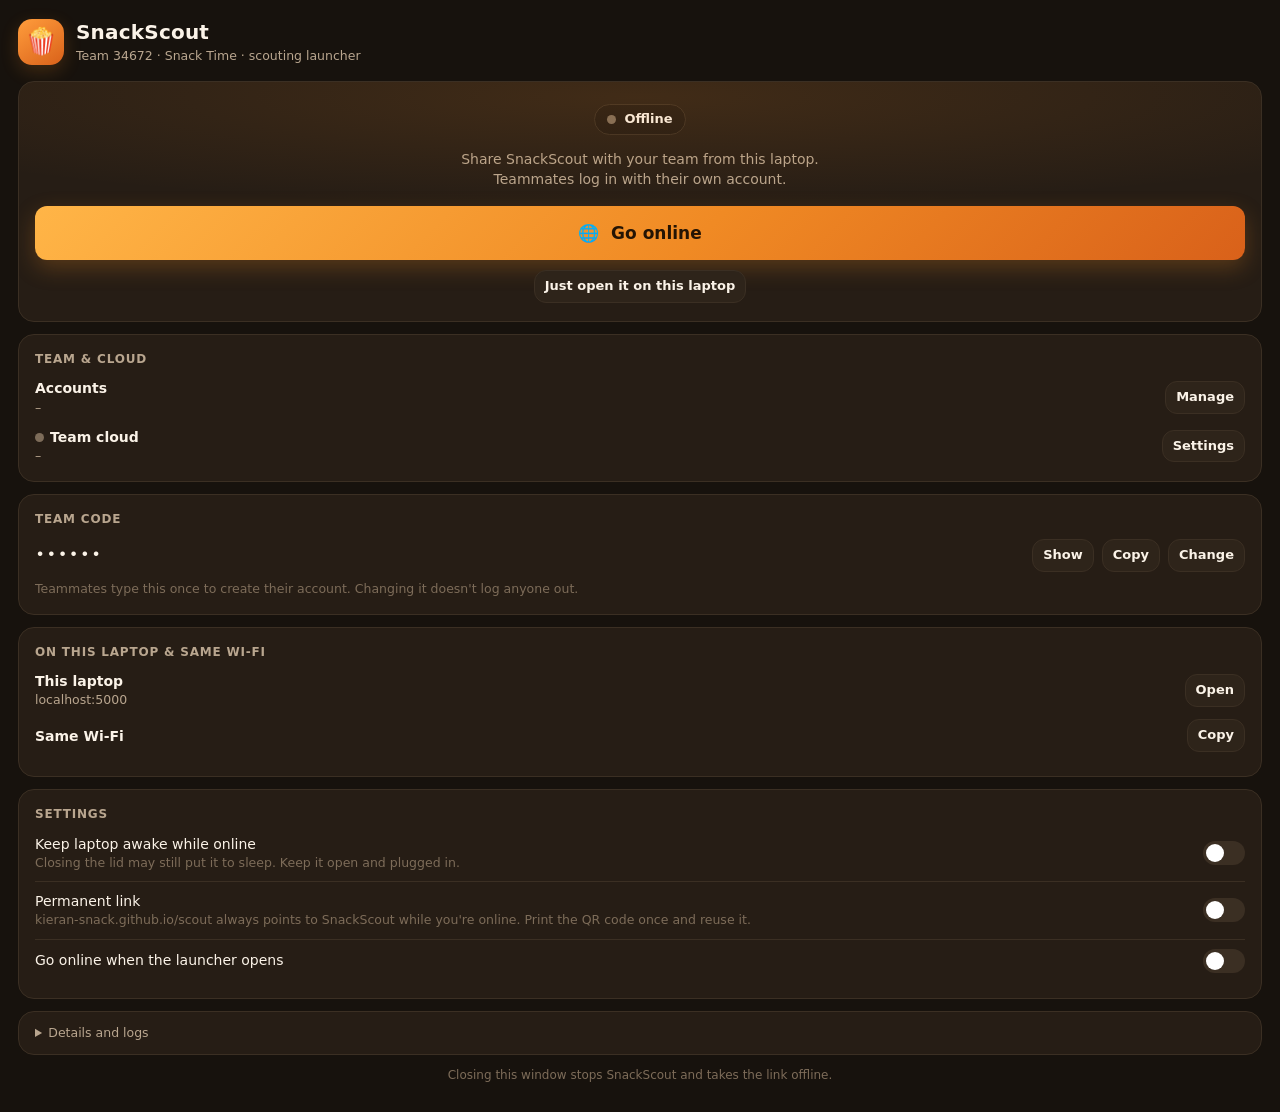
==== launcher/index.html @ adc62026 "Add launcher, accounts, Supabase team cloud, settings and UI redesign Launcher (SnackScout Launcher." ====
<!doctype html>
<html lang="en">
<head>
<meta charset="utf-8">
<meta name="viewport" content="width=device-width, initial-scale=1">
<title>SnackScout</title>
<style>
:root {
  --bg: #17120d; --bg2: #1f1812; --card: #261d15; --card2: #2e241a; --line: #3b2f23;
  --ink: #fbf3e8; --muted: #b9a68f; --faint: #7d6c59;
  --brand: #f08a24; --brand2: #ffb547; --good: #43c47a; --warn: #f5c04a; --bad: #ef5a4c;
  --r: 16px;
}
* { box-sizing: border-box; }
html, body { margin: 0; background: var(--bg); color: var(--ink);
  font: 14px/1.45 "Segoe UI Variable Text", "Segoe UI", system-ui, sans-serif; -webkit-font-smoothing: antialiased; }
body { padding: 18px 18px 28px; user-select: none; }
button { font: inherit; cursor: pointer; border: 0; border-radius: 12px; color: var(--ink); }
input { font: inherit; color: var(--ink); background: var(--bg2); border: 1px solid var(--line); border-radius: 10px; padding: 9px 11px; outline: none; }
input:focus { border-color: var(--brand); }
.top { display: flex; align-items: center; gap: 12px; margin-bottom: 16px; }
.logo { width: 46px; height: 46px; border-radius: 14px; display: grid; place-items: center; font-size: 26px;
  background: linear-gradient(145deg, #ff9d3c, #d9611a); box-shadow: 0 6px 18px #f08a2433; }
.top h1 { margin: 0; font-size: 20px; letter-spacing: .2px; }
.top .sub { color: var(--muted); font-size: 12.5px; }
.card { background: var(--card); border: 1px solid var(--line); border-radius: var(--r); padding: 16px; margin-bottom: 12px; }
.card h2 { font-size: 12px; font-weight: 700; color: var(--muted); text-transform: uppercase; letter-spacing: .8px; margin: 0 0 10px; }
.hero { text-align: center; padding: 22px 16px 18px; position: relative; overflow: hidden; }
.hero::before { content: ""; position: absolute; inset: -40% -20% auto; height: 220px;
  background: radial-gradient(closest-side, #f08a2422, transparent); pointer-events: none; }
.status { display: inline-flex; align-items: center; gap: 8px; padding: 5px 12px; border-radius: 999px;
  background: var(--bg2); border: 1px solid var(--line); font-weight: 600; font-size: 13px; }
.dot { width: 9px; height: 9px; border-radius: 50%; background: var(--faint); }
.dot.good { background: var(--good); box-shadow: 0 0 0 0 #43c47a88; animation: pulse 2s infinite; }
.dot.busy { background: var(--warn); animation: blink 1s infinite; }
.dot.bad { background: var(--bad); }
@keyframes pulse { 70% { box-shadow: 0 0 0 8px #43c47a00; } 100% { box-shadow: 0 0 0 0 #43c47a00; } }
@keyframes blink { 50% { opacity: .35; } }
.big { display: block; width: 100%; margin-top: 16px; padding: 15px; font-size: 17px; font-weight: 700;
  background: linear-gradient(135deg, var(--brand2), var(--brand) 55%, #d9611a); color: #241404;
  box-shadow: 0 8px 22px #f08a2440; transition: transform .1s, filter .15s; }
.big:hover { filter: brightness(1.06); } .big:active { transform: scale(.985); }
.big:disabled { filter: grayscale(.6) brightness(.8); cursor: default; }
.ghost { background: var(--card2); border: 1px solid var(--line); padding: 9px 13px; font-weight: 600; }
.ghost:hover { border-color: var(--brand); }
.ghost.sm { padding: 6px 10px; font-size: 13px; }
.row { display: flex; gap: 8px; align-items: center; }
.row.wrap { flex-wrap: wrap; }
.grow { flex: 1; min-width: 0; }
.muted { color: var(--muted); } .faint { color: var(--faint); } .small { font-size: 12.5px; }
.steps { text-align: left; margin: 16px auto 0; max-width: 300px; display: grid; gap: 8px; }
.step { display: flex; gap: 10px; align-items: center; color: var(--muted); }
.step .ic { width: 22px; height: 22px; border-radius: 50%; display: grid; place-items: center; font-size: 12px;
  background: var(--bg2); border: 1px solid var(--line); flex: none; }
.step.done { color: var(--ink); } .step.done .ic { background: var(--good); border-color: var(--good); color: #0b2415; }
.step.now .ic { border-color: var(--warn); }
.spin { width: 12px; height: 12px; border: 2px solid var(--warn); border-top-color: transparent; border-radius: 50%; animation: s 0.8s linear infinite; }
@keyframes s { to { transform: rotate(360deg); } }
.link { margin-top: 14px; background: var(--bg2); border: 1px solid var(--line); border-radius: 14px; padding: 12px; }
.link .url { font-size: 22px; font-weight: 800; letter-spacing: .2px; color: var(--brand2); word-break: break-all; user-select: text; cursor: text; }
.link .long { font-size: 11.5px; color: var(--faint); word-break: break-all; margin-top: 2px; user-select: text; }
.qr { margin: 14px auto 4px; width: 172px; height: 172px; background: #fff; border-radius: 14px; padding: 8px; }
.qr svg { width: 100%; height: 100%; display: block; }
.pw { font-family: "Cascadia Mono", Consolas, monospace; font-size: 17px; letter-spacing: 1px; user-select: text; }
.toggle { display: flex; align-items: center; gap: 12px; padding: 9px 0; border-top: 1px solid var(--line); }
.toggle:first-of-type { border-top: 0; padding-top: 0; }
.switch { width: 42px; height: 24px; border-radius: 999px; background: var(--line); position: relative; flex: none; transition: background .2s; }
.switch::after { content: ""; position: absolute; top: 3px; left: 3px; width: 18px; height: 18px; border-radius: 50%; background: #fff; transition: left .2s; }
.switch.on { background: var(--brand); } .switch.on::after { left: 21px; }
.err { background: #3a1915; border: 1px solid #6b2a22; color: #ffd2cc; border-radius: 12px; padding: 10px 12px; margin-bottom: 12px; font-size: 13px; }
.tip { background: #2a2416; border: 1px solid #4a3d1f; color: #f3e2b5; border-radius: 12px; padding: 9px 12px; font-size: 12.5px; margin-top: 12px; text-align: left; }
details summary { cursor: pointer; color: var(--muted); font-size: 12.5px; }
pre { background: #0f0b08; border: 1px solid var(--line); border-radius: 10px; padding: 10px; max-height: 220px; overflow: auto;
  font: 11px/1.4 "Cascadia Mono", Consolas, monospace; color: #cdbba5; white-space: pre-wrap; user-select: text; }
.toast { position: fixed; left: 50%; bottom: 22px; transform: translate(-50%, 30px); opacity: 0; transition: .25s;
  background: var(--ink); color: var(--bg); padding: 9px 16px; border-radius: 999px; font-weight: 600; pointer-events: none; }
.toast.show { transform: translate(-50%, 0); opacity: 1; }
.hide { display: none !important; }
.foot { text-align: center; color: var(--faint); font-size: 12px; margin-top: 8px; }
</style>
</head>
<body>
<div class="top">
  <div class="logo">🍿</div>
  <div><h1>SnackScout</h1><div class="sub">Team 34672 · Snack Time · scouting launcher</div></div>
</div>

<div id="err" class="err hide"></div>

<!-- ======================= main status ======================= -->
<div class="card hero">
  <span class="status"><span id="dot" class="dot"></span><span id="status-text">Offline</span></span>

  <!-- offline -->
  <div id="v-off">
    <p class="muted" style="margin:14px 0 0">Share SnackScout with your team from this laptop.<br>Teammates log in with their own account.</p>
    <button class="big" id="btn-online">🌐&nbsp; Go online</button>
    <div class="row" style="margin-top:10px;justify-content:center">
      <button class="ghost sm" id="btn-local">Just open it on this laptop</button>
    </div>
  </div>

  <!-- connecting -->
  <div id="v-connecting" class="hide">
    <div class="steps">
      <div class="step" id="st-server"><span class="ic"></span>Starting SnackScout</div>
      <div class="step" id="st-tunnel"><span class="ic"></span>Connecting to Cloudflare</div>
      <div class="step" id="st-link"><span class="ic"></span>Making your link</div>
    </div>
    <button class="ghost sm" style="margin-top:14px" onclick="call('go_offline')">Cancel</button>
  </div>

  <!-- online -->
  <div id="v-online" class="hide">
    <div class="link">
      <div class="small muted" id="url-label">Your team link</div>
      <div class="url" id="url-main"></div>
      <div class="long" id="url-long"></div>
      <div class="small" id="perm-note" style="margin-top:6px"></div>
    </div>
    <div class="qr" id="qr" title="Scan with a phone camera"></div>
    <div class="small faint">Scan with a phone camera</div>
    <div class="row wrap" style="margin-top:12px;justify-content:center">
      <button class="ghost" id="btn-copy-link">📋 Copy link</button>
      <button class="ghost" id="btn-share">💬 Copy invite for team</button>
      <button class="ghost" id="btn-open">↗ Open</button>
    </div>
    <div class="tip">New links can take a minute to start working on this Wi-Fi. Phones on cellular usually work right away.</div>
    <button class="ghost sm" style="margin-top:12px" onclick="call('go_offline')">Go offline</button>
  </div>
</div>

<!-- ======================= password ======================= -->
<div class="card hide" id="setup-card" style="border-color:var(--brand)">
  <h2>First time?</h2>
  <div class="row"><div class="grow">Create the <b>admin account</b> for your team.</div>
    <button class="ghost sm" id="btn-setup">Set up</button></div>
</div>

<div class="card">
  <h2>Team &amp; cloud</h2>
  <div class="row"><div class="grow"><div style="font-weight:600">Accounts</div><div class="small muted" id="acct-line">–</div></div>
    <button class="ghost sm" id="btn-team">Manage</button></div>
  <div class="row" style="margin-top:10px"><div class="grow"><div style="font-weight:600"><span id="cloud-dot" class="dot" style="display:inline-block;margin-right:6px"></span>Team cloud</div>
    <div class="small muted" id="cloud-line">–</div></div>
    <button class="ghost sm" id="btn-cloud">Settings</button></div>
</div>

<div class="card">
  <h2>Team code</h2>
  <div id="pw-show" class="row">
    <div class="grow pw" id="pw">••••••</div>
    <button class="ghost sm" id="btn-eye">Show</button>
    <button class="ghost sm" id="btn-copy-pw">Copy</button>
    <button class="ghost sm" id="btn-change-pw">Change</button>
  </div>
  <div id="pw-edit" class="row hide">
    <input class="grow" id="pw-input" placeholder="New team code (6+ characters)" maxlength="64">
    <button class="ghost sm" id="btn-save-pw">Save</button>
    <button class="ghost sm" id="btn-cancel-pw">Cancel</button>
  </div>
  <div class="small faint" style="margin-top:8px">Teammates type this once to create their account. Changing it doesn't log anyone out.</div>
</div>

<!-- ======================= this laptop ======================= -->
<div class="card">
  <h2>On this laptop &amp; same Wi-Fi</h2>
  <div class="row">
    <div class="grow"><div style="font-weight:600">This laptop</div><div class="small muted">localhost:5000</div></div>
    <button class="ghost sm" id="btn-open-local">Open</button>
  </div>
  <div class="row" style="margin-top:10px" id="lan-row">
    <div class="grow"><div style="font-weight:600">Same Wi-Fi</div><div class="small muted" id="lan-url"></div></div>
    <button class="ghost sm" id="btn-copy-lan">Copy</button>
  </div>
  <div class="small faint" style="margin-top:8px" id="local-state"></div>
</div>

<!-- ======================= settings ======================= -->
<div class="card">
  <h2>Settings</h2>
  <div class="toggle" data-key="keep_awake"><div class="grow"><div>Keep laptop awake while online</div>
    <div class="small faint">Closing the lid may still put it to sleep. Keep it open and plugged in.</div></div><div class="switch"></div></div>
  <div class="toggle" data-key="permanent_link"><div class="grow"><div>Permanent link</div>
    <div class="small faint">kieran-snack.github.io/scout always points to SnackScout while you're online. Print the QR code once and reuse it.</div></div><div class="switch"></div></div>
  <div class="toggle" data-key="auto_online"><div class="grow"><div>Go online when the launcher opens</div></div><div class="switch"></div></div>
</div>

<details class="card" style="padding:12px 16px">
  <summary>Details and logs</summary>
  <div class="row wrap" style="margin:10px 0">
    <button class="ghost sm" onclick="call('open_folder','')">Open SnackScout folder</button>
    <button class="ghost sm" onclick="call('open_folder','clips')">Open clips folder</button>
    <button class="ghost sm" onclick="call('stop_all')">Stop everything</button>
  </div>
  <pre id="logs">Nothing yet.</pre>
</details>

<div class="foot">Closing this window stops SnackScout and takes the link offline.</div>
<div class="toast" id="toast"></div>

<script>
let S = null, showPw = false, editingPw = false;
const $ = id => document.getElementById(id);
const api = () => window.pywebview.api;
async function call(fn, ...a) { const r = await api()[fn](...a); refresh(); return r; }
function toast(t) { const el = $('toast'); el.textContent = t; el.classList.add('show'); clearTimeout(el._t); el._t = setTimeout(() => el.classList.remove('show'), 1800); }
const dur = s => s < 60 ? 'just now' : s < 3600 ? Math.floor(s / 60) + ' min' : Math.floor(s / 3600) + ' h ' + Math.floor(s % 3600 / 60) + ' min';

function setStep(id, state) {
  const el = $(id);
  if (el.dataset.state === state) return;  // only redraw on change, so the spinner keeps spinning smoothly
  el.dataset.state = state; el.className = 'step ' + state;
  el.querySelector('.ic').innerHTML = state === 'done' ? '✓' : state === 'now' ? '<span class="spin"></span>' : '';
}

function render() {
  if (!S) return;
  const online = S.tunnel === 'online' && S.url, connecting = S.tunnel === 'connecting' || (S.tunnel === 'online' && !S.url);
  $('v-off').classList.toggle('hide', online || connecting);
  $('v-connecting').classList.toggle('hide', !connecting);
  $('v-online').classList.toggle('hide', !online);
  const dot = $('dot');
  if (online) { dot.className = 'dot good'; $('status-text').textContent = 'Online · ' + dur(S.online_for || 0); }
  else if (connecting) { dot.className = 'dot busy'; $('status-text').textContent = 'Connecting…'; }
  else if (S.server === 'running') { dot.className = 'dot good'; $('status-text').textContent = 'Running on this laptop only'; }
  else if (S.server === 'starting') { dot.className = 'dot busy'; $('status-text').textContent = 'Starting…'; }
  else { dot.className = 'dot' + (S.tunnel === 'error' || S.server === 'error' ? ' bad' : ''); $('status-text').textContent = 'Offline'; }

  if (connecting) {
    setStep('st-server', S.server === 'running' ? 'done' : 'now');
    setStep('st-tunnel', S.url ? 'done' : S.server === 'running' ? 'now' : '');
    setStep('st-link', S.url && S.tunnel === 'online' ? 'done' : S.url ? 'now' : '');
  }
  if (online) {
    const main = S.short_url || S.url;
    $('url-main').textContent = main.replace('https://', '');
    $('url-long').textContent = S.short_url ? 'Direct link: ' + S.url : '';
    $('url-label').textContent = S.short_url ? 'Your permanent team link' : 'Your team link (changes each time)';
    const pn = $('perm-note');
    pn.style.color = S.permanent_state === 'error' ? 'var(--bad)' : 'var(--muted)';
    pn.textContent = !S.settings.permanent_link ? ''
      : S.permanent_state === 'updating' ? '⏳ Pointing kieran-snack.github.io/scout here…'
      : S.permanent_state === 'error' ? '⚠ ' + (S.permanent_error || 'Permanent link failed. Share the link above instead.')
      : S.permanent_state === 'live' ? '✓ Same link every time. Bookmark it.' : '';
    if (S.qr && $('qr').dataset.for !== main) { $('qr').innerHTML = S.qr.replace(/<\?xml[^>]*>/, ''); $('qr').dataset.for = main; }
  }
  $('btn-online').disabled = !S.cloudflared;
  $('btn-online').innerHTML = S.cloudflared ? '🌐&nbsp; Go online' : 'Cloudflare tunnel not installed';
  $('btn-local').textContent = S.server === 'running' ? 'Open SnackScout on this laptop' : 'Just open it on this laptop';

  if (!editingPw) $('pw').textContent = S.has_password ? (showPw ? S.password : '•'.repeat(Math.max(6, S.password.length))) : 'Not set yet';
  $('btn-eye').textContent = showPw ? 'Hide' : 'Show';
  $('btn-eye').classList.toggle('hide', !S.has_password);
  $('btn-copy-pw').classList.toggle('hide', !S.has_password);
  $('btn-change-pw').textContent = S.has_password ? 'Change' : 'Set team code';
  const pub = S.public || {}, cl = pub.cloud || {};
  $('setup-card').classList.toggle('hide', !pub.setup_needed);
  $('acct-line').textContent = S.server !== 'running' ? 'Start SnackScout to see accounts' : pub.users ? `${pub.users} teammate${pub.users === 1 ? '' : 's'} signed up` : 'No accounts yet';
  $('cloud-dot').className = 'dot' + (!cl.configured ? '' : cl.ok === false ? ' bad' : cl.ok ? ' good' : ' busy');
  $('cloud-line').textContent = S.server !== 'running' ? '–' : !cl.configured ? 'Not set up: scouting stays on this laptop' :
    cl.ok === false ? "Can't reach the cloud right now (changes upload later)" : cl.pending ? `${cl.pending} changes waiting to upload` :
    cl.ago != null ? `Synced ${cl.ago < 60 ? cl.ago + ' s' : Math.round(cl.ago / 60) + ' min'} ago` : 'Connecting…';

  $('lan-url').textContent = S.lan_url ? S.lan_url.replace('http://', '') : 'Not connected to a network';
  $('lan-row').classList.toggle('hide', !S.lan_url);
  $('local-state').textContent = S.server === 'running' ? (S.external ? 'SnackScout is already running in another window.' : 'SnackScout is running.')
    : S.server === 'starting' ? 'Starting… the first start can take 10–20 seconds.' : 'SnackScout is stopped. Opening it starts it.';

  document.querySelectorAll('.toggle').forEach(t => t.querySelector('.switch').classList.toggle('on', !!S.settings[t.dataset.key]));
  $('err').classList.toggle('hide', !S.error); $('err').textContent = S.error || '';
  const logs = $('logs'), atBottom = logs.scrollTop + logs.clientHeight >= logs.scrollHeight - 8;
  logs.textContent = S.logs.length ? S.logs.join('\n') : 'Nothing yet.';
  if (atBottom) logs.scrollTop = logs.scrollHeight;
}

async function refresh() { try { S = await api().state(); render(); } catch (e) {} }

function wire() {
  $('btn-online').onclick = () => { if (!S.has_password) { startPwEdit(); toast('Set a team code first'); return; } call('go_online'); };
  $('btn-local').onclick = async () => { await call('start_local'); waitAndOpen(); };
  $('btn-open-local').onclick = async () => { await call('start_local'); waitAndOpen(); };
  $('btn-copy-link').onclick = () => { call('copy', S.short_url || S.url); toast('Link copied'); };
  $('btn-share').onclick = () => { call('copy', S.share_text); toast('Invite copied: paste it in your team chat'); };
  $('btn-open').onclick = () => call('open', S.short_url || S.url);
  $('btn-copy-lan').onclick = () => { call('copy', S.lan_url); toast('Wi-Fi link copied'); };
  $('btn-eye').onclick = () => { showPw = !showPw; render(); };
  $('btn-copy-pw').onclick = () => { call('copy', S.password); toast('Team code copied'); };
  const openPage = async path => { await call('start_local'); for (let i = 0; i < 90 && S.server !== 'running'; i++) { await new Promise(r => setTimeout(r, 1000)); await refresh(); } call('open', S.local_url + path); };
  $('btn-setup').onclick = () => openPage('/setup');
  $('btn-team').onclick = () => openPage('/settings?tab=team');
  $('btn-cloud').onclick = () => openPage('/settings?tab=cloud');
  $('btn-change-pw').onclick = startPwEdit;
  $('btn-cancel-pw').onclick = () => { editingPw = false; $('pw-edit').classList.add('hide'); $('pw-show').classList.remove('hide'); };
  $('btn-save-pw').onclick = savePw;
  $('pw-input').onkeydown = e => { if (e.key === 'Enter') savePw(); if (e.key === 'Escape') $('btn-cancel-pw').click(); };
  document.querySelectorAll('.toggle').forEach(t => t.onclick = async () => {
    S.settings = await api().set_setting(t.dataset.key, !S.settings[t.dataset.key]); render(); });
}
function startPwEdit() { editingPw = true; $('pw-show').classList.add('hide'); $('pw-edit').classList.remove('hide'); $('pw-input').value = ''; $('pw-input').focus(); }
async function savePw() {
  const r = await api().set_password($('pw-input').value);
  if (!r.ok) { toast(r.error); return; }
  editingPw = false; $('pw-edit').classList.add('hide'); $('pw-show').classList.remove('hide'); toast('Team code saved'); refresh();
}
async function waitAndOpen() {
  for (let i = 0; i < 90; i++) { await refresh(); if (S.server === 'running') { call('open', S.local_url); return; } if (S.server === 'error') return; await new Promise(r => setTimeout(r, 1000)); }
}

window.addEventListener('pywebviewready', () => { wire(); refresh(); setInterval(refresh, 1000); });
</script>
</body>
</html>
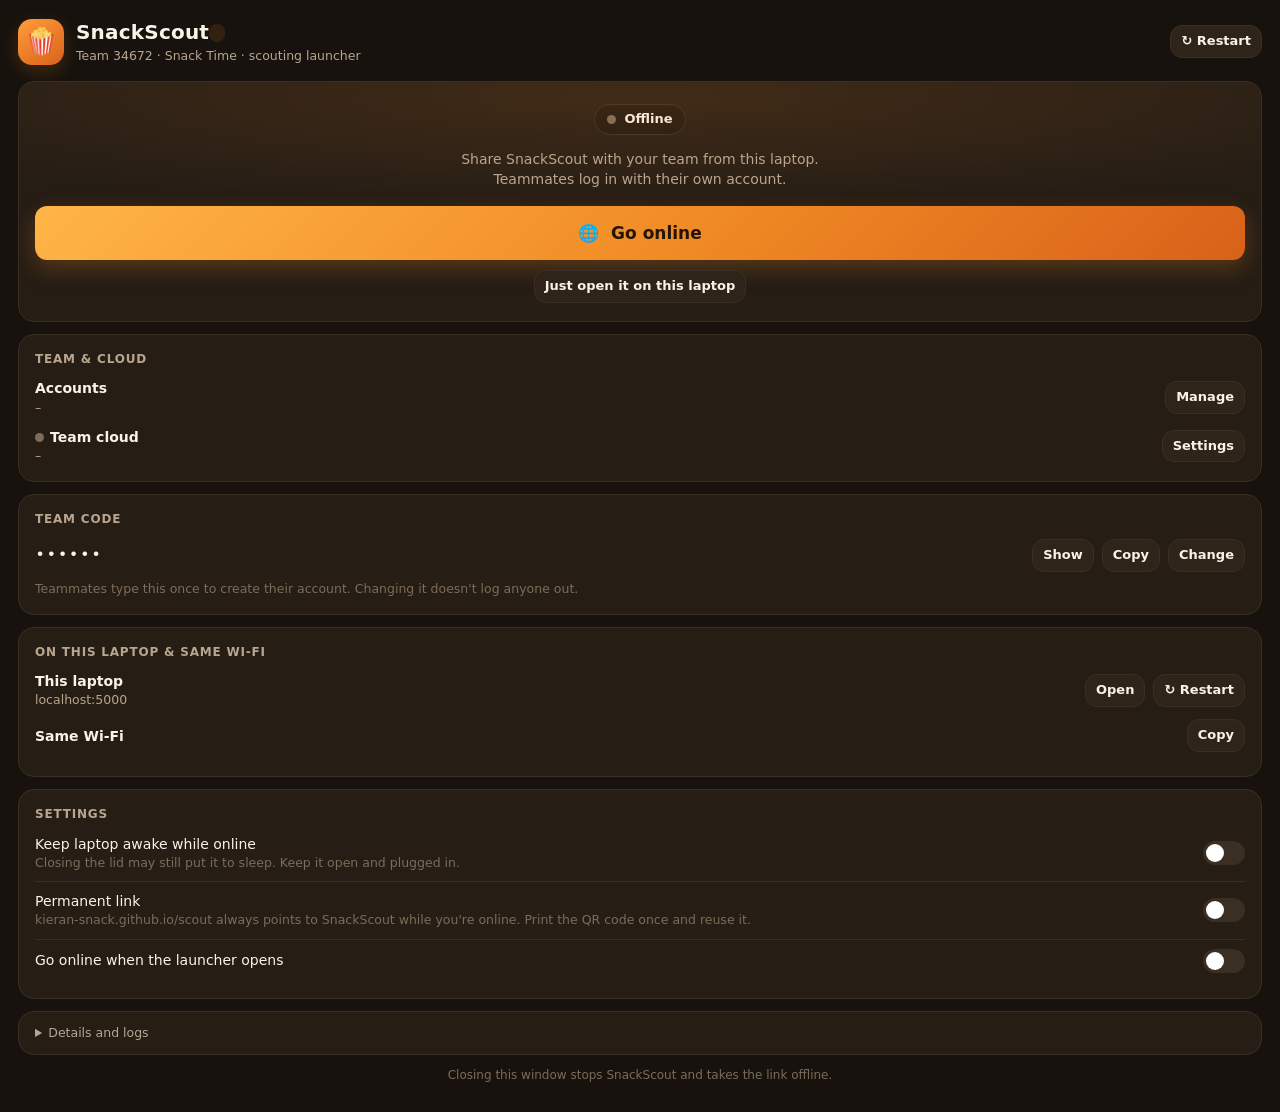
==== commit 5c1fd002: "Release 1.5: Google sign-in, versioning and launcher restart - Sign in with Google (OAuth + PKCE). N" ====
--- a/launcher/index.html
+++ b/launcher/index.html
@@ -76,15 +76,20 @@
   background: var(--ink); color: var(--bg); padding: 9px 16px; border-radius: 999px; font-weight: 600; pointer-events: none; }
 .toast.show { transform: translate(-50%, 0); opacity: 1; }
 .hide { display: none !important; }
+.ver { font-size: 12px; font-weight: 700; color: var(--brand2); background: #f08a2422; padding: 2px 8px; border-radius: 999px; vertical-align: middle; }
+.update { display: flex; gap: 10px; align-items: center; background: #1d2a1c; border: 1px solid #2f5a33; color: #d6f5d9; border-radius: 12px; padding: 10px 12px; margin-bottom: 12px; font-size: 13px; }
 .foot { text-align: center; color: var(--faint); font-size: 12px; margin-top: 8px; }
 </style>
 </head>
 <body>
 <div class="top">
   <div class="logo">🍿</div>
-  <div><h1>SnackScout</h1><div class="sub">Team 34672 · Snack Time · scouting launcher</div></div>
-</div>
-
+  <div class="grow"><h1>SnackScout <span class="ver" id="ver"></span></h1><div class="sub">Team 34672 · Snack Time · scouting launcher</div></div>
+  <button class="ghost sm" id="btn-restart-top" title="Restart SnackScout (keeps the online link)">↻ Restart</button>
+</div>
+
+<div id="update" class="update hide"><div class="grow"><b>Update ready</b><div class="small" id="update-text"></div></div>
+  <button class="ghost sm" id="btn-update">↻ Restart now</button></div>
 <div id="err" class="err hide"></div>
 
 <!-- ======================= main status ======================= -->
@@ -168,6 +173,7 @@
   <div class="row">
     <div class="grow"><div style="font-weight:600">This laptop</div><div class="small muted">localhost:5000</div></div>
     <button class="ghost sm" id="btn-open-local">Open</button>
+    <button class="ghost sm" id="btn-restart" title="Restart SnackScout. The online link stays up.">↻ Restart</button>
   </div>
   <div class="row" style="margin-top:10px" id="lan-row">
     <div class="grow"><div style="font-weight:600">Same Wi-Fi</div><div class="small muted" id="lan-url"></div></div>
@@ -221,10 +227,11 @@
   $('v-connecting').classList.toggle('hide', !connecting);
   $('v-online').classList.toggle('hide', !online);
   const dot = $('dot');
-  if (online) { dot.className = 'dot good'; $('status-text').textContent = 'Online · ' + dur(S.online_for || 0); }
+  if (online && S.server === 'restarting') { dot.className = 'dot busy'; $('status-text').textContent = 'Online · restarting SnackScout…'; }
+  else if (online) { dot.className = 'dot good'; $('status-text').textContent = 'Online · ' + dur(S.online_for || 0); }
   else if (connecting) { dot.className = 'dot busy'; $('status-text').textContent = 'Connecting…'; }
   else if (S.server === 'running') { dot.className = 'dot good'; $('status-text').textContent = 'Running on this laptop only'; }
-  else if (S.server === 'starting') { dot.className = 'dot busy'; $('status-text').textContent = 'Starting…'; }
+  else if (S.server === 'starting' || S.server === 'restarting') { dot.className = 'dot busy'; $('status-text').textContent = S.server === 'restarting' ? 'Restarting…' : 'Starting…'; }
   else { dot.className = 'dot' + (S.tunnel === 'error' || S.server === 'error' ? ' bad' : ''); $('status-text').textContent = 'Offline'; }
 
   if (connecting) {
@@ -245,6 +252,16 @@
       : S.permanent_state === 'live' ? '✓ Same link every time. Bookmark it.' : '';
     if (S.qr && $('qr').dataset.for !== main) { $('qr').innerHTML = S.qr.replace(/<\?xml[^>]*>/, ''); $('qr').dataset.for = main; }
   }
+  $('ver').textContent = 'v' + S.version;
+  const busy = S.server === 'restarting' || S.server === 'starting';
+  $('update').classList.toggle('hide', !S.update_ready);
+  $('update-text').textContent = S.update_ready ? `Version ${S.version} is installed, but ${S.running_version} is still running. Restarting takes about 10 seconds; the online link stays up.` : '';
+  for (const id of ['btn-restart', 'btn-restart-top', 'btn-update']) {
+    const b = $(id); b.disabled = busy;
+    b.innerHTML = busy && S.server === 'restarting' ? '<span class="spin"></span> Restarting' : (id === 'btn-update' ? '↻ Restart now' : '↻ Restart');
+  }
+  $('btn-restart').classList.toggle('hide', S.server === 'stopped');
+  $('btn-restart-top').classList.toggle('hide', S.server === 'stopped');
   $('btn-online').disabled = !S.cloudflared;
   $('btn-online').innerHTML = S.cloudflared ? '🌐&nbsp; Go online' : 'Cloudflare tunnel not installed';
   $('btn-local').textContent = S.server === 'running' ? 'Open SnackScout on this laptop' : 'Just open it on this laptop';
@@ -264,7 +281,7 @@
 
   $('lan-url').textContent = S.lan_url ? S.lan_url.replace('http://', '') : 'Not connected to a network';
   $('lan-row').classList.toggle('hide', !S.lan_url);
-  $('local-state').textContent = S.server === 'running' ? (S.external ? 'SnackScout is already running in another window.' : 'SnackScout is running.')
+  $('local-state').textContent = S.server === 'restarting' ? 'Restarting SnackScout…' : S.server === 'running' ? (S.external ? `SnackScout ${S.running_version || ''} is running (started outside the launcher). Restart takes it over.` : `SnackScout ${S.running_version || ''} is running.`)
     : S.server === 'starting' ? 'Starting… the first start can take 10–20 seconds.' : 'SnackScout is stopped. Opening it starts it.';
 
   document.querySelectorAll('.toggle').forEach(t => t.querySelector('.switch').classList.toggle('on', !!S.settings[t.dataset.key]));
@@ -284,6 +301,8 @@
   $('btn-share').onclick = () => { call('copy', S.share_text); toast('Invite copied: paste it in your team chat'); };
   $('btn-open').onclick = () => call('open', S.short_url || S.url);
   $('btn-copy-lan').onclick = () => { call('copy', S.lan_url); toast('Wi-Fi link copied'); };
+  const restart = () => { call('restart'); toast('Restarting SnackScout… the online link stays up'); };
+  $('btn-restart').onclick = restart; $('btn-restart-top').onclick = restart; $('btn-update').onclick = restart;
   $('btn-eye').onclick = () => { showPw = !showPw; render(); };
   $('btn-copy-pw').onclick = () => { call('copy', S.password); toast('Team code copied'); };
   const openPage = async path => { await call('start_local'); for (let i = 0; i < 90 && S.server !== 'running'; i++) { await new Promise(r => setTimeout(r, 1000)); await refresh(); } call('open', S.local_url + path); };
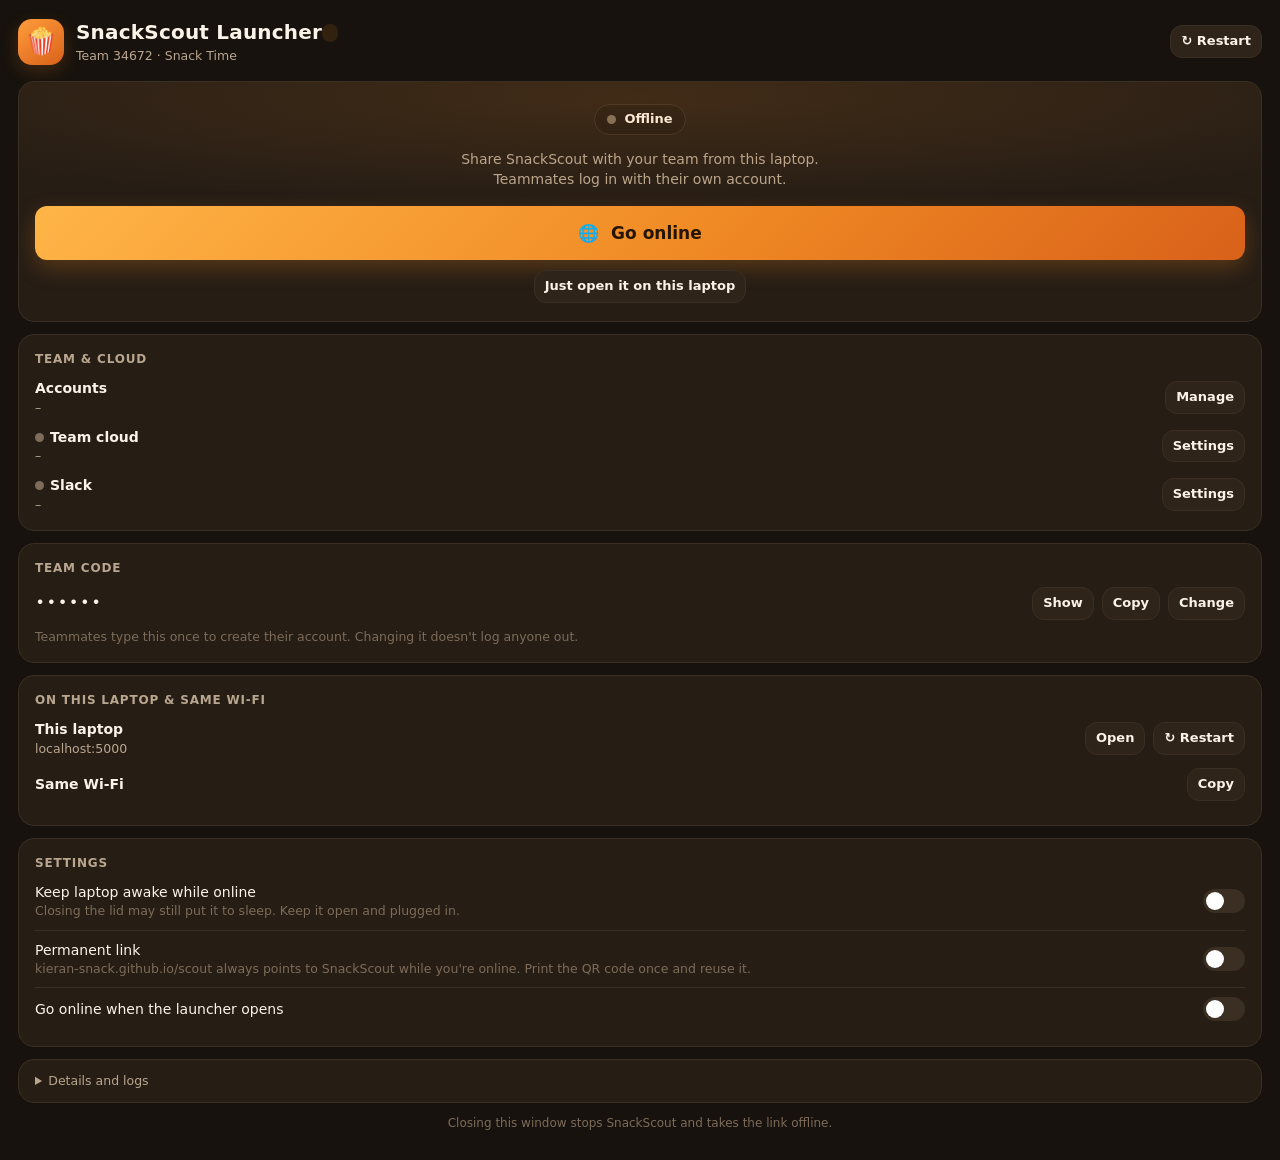
==== commit 8050ac78: "Release 1.7 (includes 1.6): Slack bot, competition hub, scouting any match 1.6 - Slack - /scout comm" ====
--- a/launcher/index.html
+++ b/launcher/index.html
@@ -3,7 +3,7 @@
 <head>
 <meta charset="utf-8">
 <meta name="viewport" content="width=device-width, initial-scale=1">
-<title>SnackScout</title>
+<title>SnackScout Launcher</title>
 <style>
 :root {
   --bg: #17120d; --bg2: #1f1812; --card: #261d15; --card2: #2e241a; --line: #3b2f23;
@@ -78,13 +78,17 @@
 .hide { display: none !important; }
 .ver { font-size: 12px; font-weight: 700; color: var(--brand2); background: #f08a2422; padding: 2px 8px; border-radius: 999px; vertical-align: middle; }
 .update { display: flex; gap: 10px; align-items: center; background: #1d2a1c; border: 1px solid #2f5a33; color: #d6f5d9; border-radius: 12px; padding: 10px 12px; margin-bottom: 12px; font-size: 13px; }
+.busybar { height: 4px; border-radius: 999px; background: #f08a2422; overflow: hidden; position: relative; margin: 12px auto 0; max-width: 260px; }
+.busybar i { position: absolute; top: 0; bottom: 0; width: 40%; border-radius: inherit; background: linear-gradient(90deg, var(--brand2), var(--brand)); animation: slide 1.2s ease-in-out infinite; }
+@keyframes slide { from { left: -40%; } to { left: 100%; } }
+button.busy { opacity: .55; cursor: progress; }
 .foot { text-align: center; color: var(--faint); font-size: 12px; margin-top: 8px; }
 </style>
 </head>
 <body>
 <div class="top">
   <div class="logo">🍿</div>
-  <div class="grow"><h1>SnackScout <span class="ver" id="ver"></span></h1><div class="sub">Team 34672 · Snack Time · scouting launcher</div></div>
+  <div class="grow"><h1>SnackScout Launcher <span class="ver" id="ver"></span></h1><div class="sub">Team 34672 · Snack Time</div></div>
   <button class="ghost sm" id="btn-restart-top" title="Restart SnackScout (keeps the online link)">↻ Restart</button>
 </div>
 
@@ -95,6 +99,7 @@
 <!-- ======================= main status ======================= -->
 <div class="card hero">
   <span class="status"><span id="dot" class="dot"></span><span id="status-text">Offline</span></span>
+  <div class="busybar hide" id="busybar"><i></i></div>
 
   <!-- offline -->
   <div id="v-off">
@@ -149,6 +154,9 @@
   <div class="row" style="margin-top:10px"><div class="grow"><div style="font-weight:600"><span id="cloud-dot" class="dot" style="display:inline-block;margin-right:6px"></span>Team cloud</div>
     <div class="small muted" id="cloud-line">–</div></div>
     <button class="ghost sm" id="btn-cloud">Settings</button></div>
+  <div class="row" style="margin-top:10px"><div class="grow"><div style="font-weight:600"><span id="slack-dot" class="dot" style="display:inline-block;margin-right:6px"></span>Slack</div>
+    <div class="small muted" id="slack-line">–</div></div>
+    <button class="ghost sm" id="btn-slack">Settings</button></div>
 </div>
 
 <div class="card">
@@ -256,10 +264,9 @@
   const busy = S.server === 'restarting' || S.server === 'starting';
   $('update').classList.toggle('hide', !S.update_ready);
   $('update-text').textContent = S.update_ready ? `Version ${S.version} is installed, but ${S.running_version} is still running. Restarting takes about 10 seconds; the online link stays up.` : '';
-  for (const id of ['btn-restart', 'btn-restart-top', 'btn-update']) {
-    const b = $(id); b.disabled = busy;
-    b.innerHTML = busy && S.server === 'restarting' ? '<span class="spin"></span> Restarting' : (id === 'btn-update' ? '↻ Restart now' : '↻ Restart');
-  }
+  // buttons keep their size and label (swapping in a spinner made them jump); one progress bar shows the work
+  for (const id of ['btn-restart', 'btn-restart-top', 'btn-update']) { $(id).disabled = busy; $(id).classList.toggle('busy', busy); }
+  $('busybar').classList.toggle('hide', !busy);
   $('btn-restart').classList.toggle('hide', S.server === 'stopped');
   $('btn-restart-top').classList.toggle('hide', S.server === 'stopped');
   $('btn-online').disabled = !S.cloudflared;
@@ -278,6 +285,10 @@
   $('cloud-line').textContent = S.server !== 'running' ? '–' : !cl.configured ? 'Not set up: scouting stays on this laptop' :
     cl.ok === false ? "Can't reach the cloud right now (changes upload later)" : cl.pending ? `${cl.pending} changes waiting to upload` :
     cl.ago != null ? `Synced ${cl.ago < 60 ? cl.ago + ' s' : Math.round(cl.ago / 60) + ' min'} ago` : 'Connecting…';
+  const sl = pub.slack || {};
+  $('slack-dot').className = 'dot' + (sl.connected ? ' good' : sl.configured ? ' bad' : '');
+  $('slack-line').textContent = S.server !== 'running' ? '–' : sl.connected ? '/scout works · posting reminders, results and notes' :
+    sl.configured ? "Can't connect: check Settings → Slack" : 'Not set up';
 
   $('lan-url').textContent = S.lan_url ? S.lan_url.replace('http://', '') : 'Not connected to a network';
   $('lan-row').classList.toggle('hide', !S.lan_url);
@@ -309,6 +320,7 @@
   $('btn-setup').onclick = () => openPage('/setup');
   $('btn-team').onclick = () => openPage('/settings?tab=team');
   $('btn-cloud').onclick = () => openPage('/settings?tab=cloud');
+  $('btn-slack').onclick = () => openPage('/settings?tab=slack');
   $('btn-change-pw').onclick = startPwEdit;
   $('btn-cancel-pw').onclick = () => { editingPw = false; $('pw-edit').classList.add('hide'); $('pw-show').classList.remove('hide'); };
   $('btn-save-pw').onclick = savePw;
